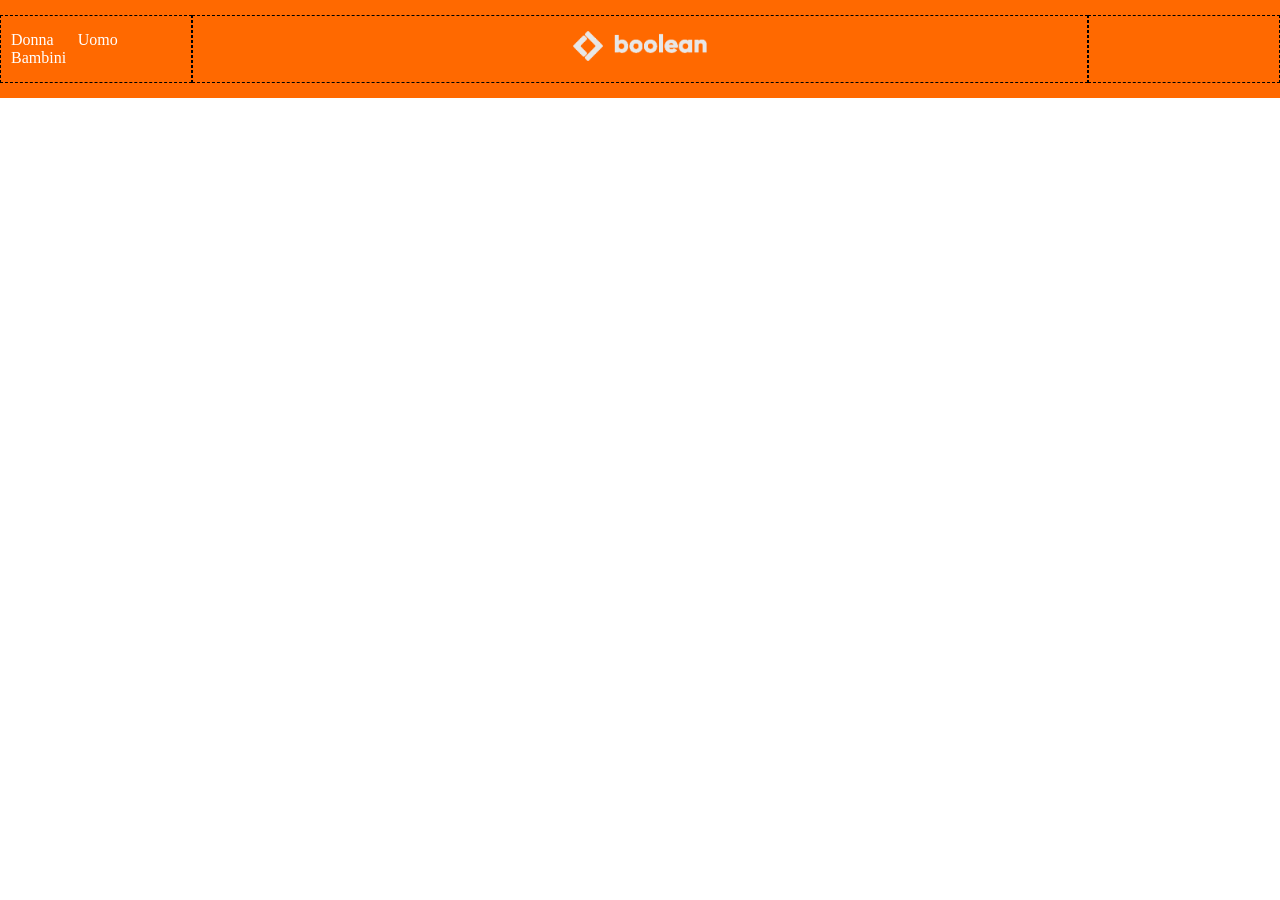
==== index.html @ 64d80e8f "[UPD] finished 1st part of header, added logo and filters" ====
<!DOCTYPE html>
<html lang="en">
<head>
    <meta charset="UTF-8">
    <meta name="viewport" content="width=device-width, initial-scale=1.0">
    <link rel="stylesheet" href="./css/style.css">
    <title>Document</title>
</head>
<body>
    <!-- footer section  -->
    <header>
        <div class="container">
            <div class="row">
                <div class="col-15-head dashed-black">
                    <div class="content text-white">
                        <ul>
                            <li>Donna</li>
                            <li>Uomo</li>
                            <li>Bambini</li>
                        </ul>
                    </div>
                </div>
                <div class="col-70-head dashed-black">
                    <div class="content">
                        <img src="./img/boolean-logo.png" alt="boolean-logo">
                    </div>
                </div>
                <div class="col-15-head dashed-black"></div>
            </div>
        </div>
    </header>

    <!-- main section  -->
    <main></main>

    <!-- footer section  -->
    <footer></footer>
</body>
</html>
---- css/style.css ----
* {
    margin: 0;
    padding: 0;
    box-sizing: border-box;
}

header {
    background-color: #ff6900;
}

.container {
    max-width: 1500px;
    margin: 0 auto;
}

.row {
    display: flex;
    flex-wrap: wrap;
}

.content {
    margin: 15px 0px;
}

.col-15-head {
    width: 15%;
    margin: 15px 0px;
}

.col-70-head {
    width: 70%;
    margin: 15px 0px;
    display: flex;
    justify-content: center;
}


ul {
    text-align: left;
    list-style-type: none;
}

li {
    margin: 0px 10px;
    display: inline-block;
}

img {
    height: 30px;
    
}

.dashed-black {
    border: 1px dashed black;
}

.text-white {
    color: white;
}
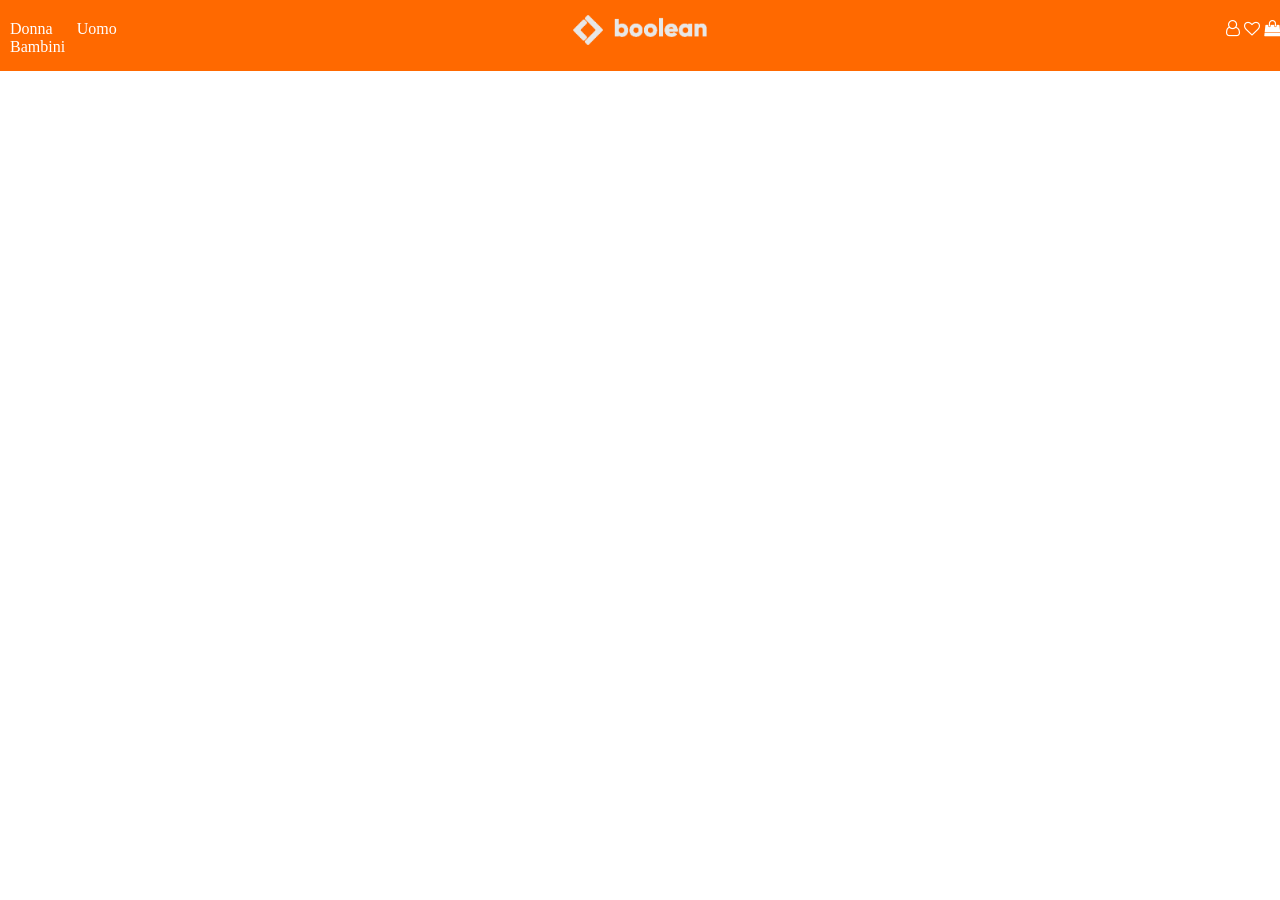
==== commit 69233efb: "[UPD] finished header layout and style" ====
--- a/index.html
+++ b/index.html
@@ -4,6 +4,7 @@
     <meta charset="UTF-8">
     <meta name="viewport" content="width=device-width, initial-scale=1.0">
     <link rel="stylesheet" href="./css/style.css">
+    <link rel="stylesheet" href="https://cdnjs.cloudflare.com/ajax/libs/font-awesome/4.7.0/css/font-awesome.min.css">
     <title>Document</title>
 </head>
 <body>
@@ -11,7 +12,7 @@
     <header>
         <div class="container">
             <div class="row">
-                <div class="col-15-head dashed-black">
+                <div class="col-15-head-left">
                     <div class="content text-white">
                         <ul>
                             <li>Donna</li>
@@ -20,12 +21,18 @@
                         </ul>
                     </div>
                 </div>
-                <div class="col-70-head dashed-black">
+                <div class="col-70-head">
                     <div class="content">
                         <img src="./img/boolean-logo.png" alt="boolean-logo">
                     </div>
                 </div>
-                <div class="col-15-head dashed-black"></div>
+                <div class="col-15-head-right">
+                    <div class="content text-white">
+                        <i class="fa fa-user-o" aria-hidden="true"></i>
+                        <i class="fa fa-heart-o" aria-hidden="true"></i>
+                        <i class="fa fa-shopping-bag" aria-hidden="true"></i>
+                    </div>
+                </div>
             </div>
         </div>
     </header>
--- a/css/style.css
+++ b/css/style.css
@@ -18,13 +18,19 @@
     flex-wrap: wrap;
 }
 
-.content {
+
+
+.col-15-head-left {
+    width: 15%;
     margin: 15px 0px;
+    padding-top: 5px;
 }
 
-.col-15-head {
+.col-15-head-right {
     width: 15%;
     margin: 15px 0px;
+    text-align: right;
+    padding-top: 5px;
 }
 
 .col-70-head {
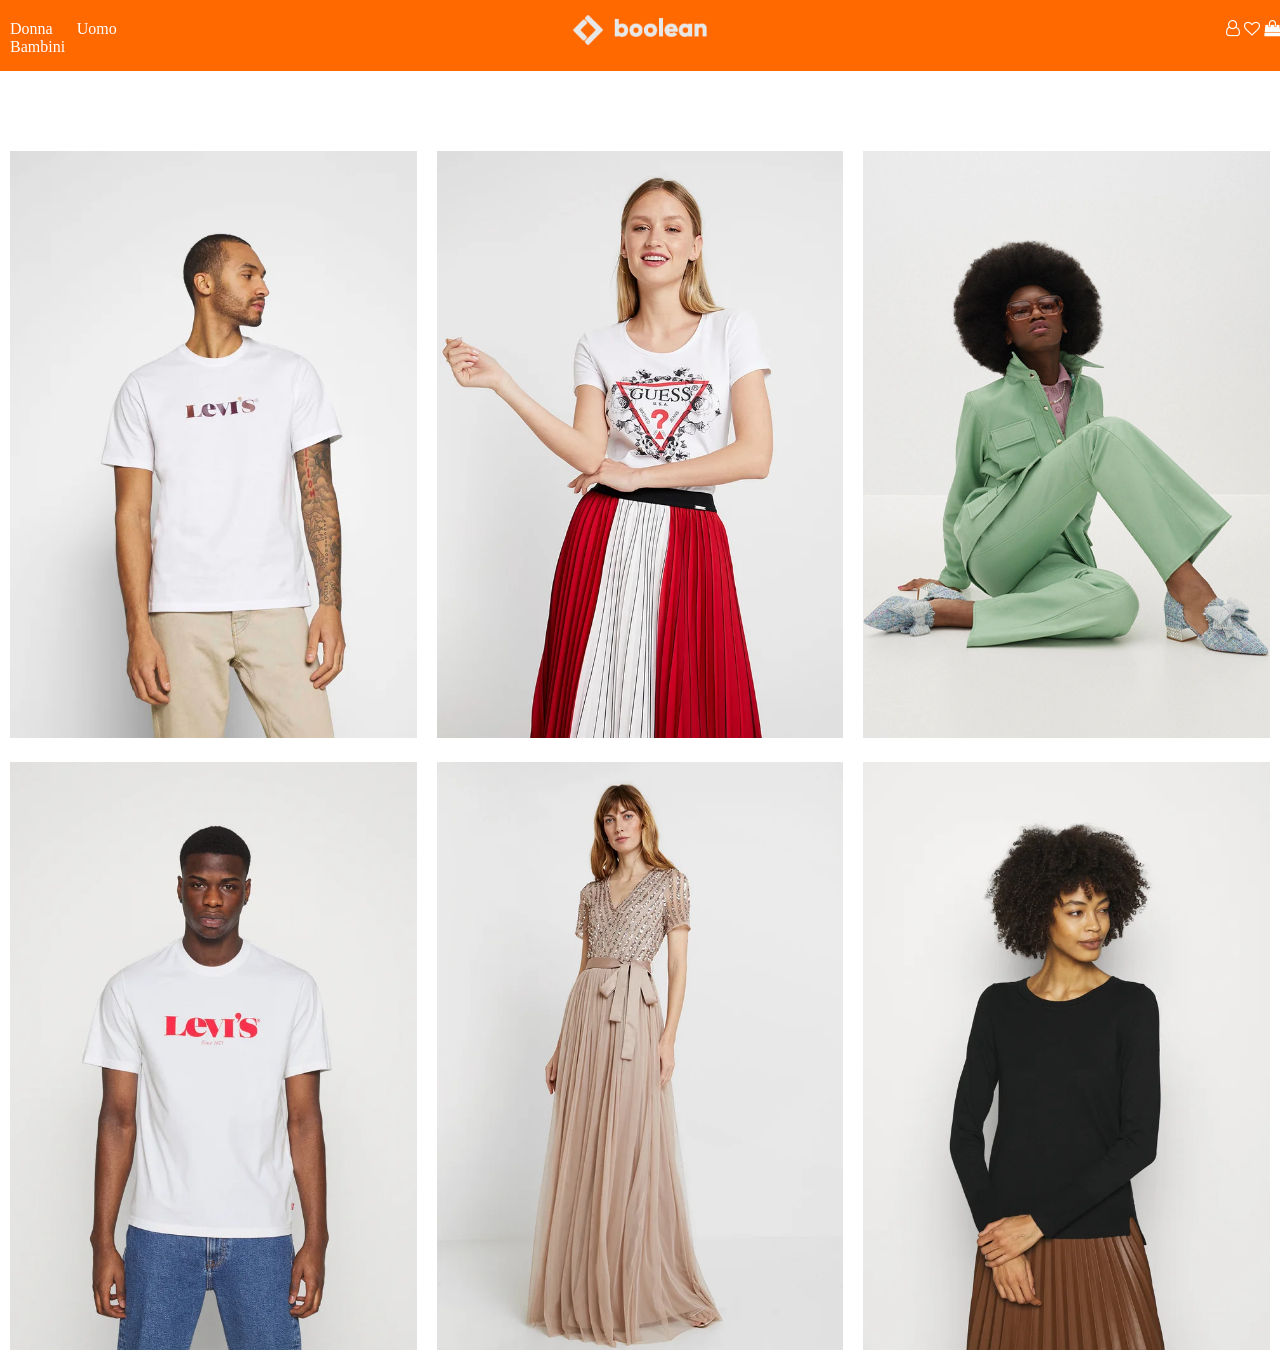
==== commit 0e0df128: "[UPD] Added layout images to main" ====
--- a/index.html
+++ b/index.html
@@ -12,33 +12,62 @@
     <header>
         <div class="container">
             <div class="row">
-                <div class="col-15-head-left">
-                    <div class="content text-white">
+                <div class="col-15-head-left text-white">
                         <ul>
                             <li>Donna</li>
                             <li>Uomo</li>
                             <li>Bambini</li>
                         </ul>
-                    </div>
                 </div>
-                <div class="col-70-head">
-                    <div class="content">
+                <div class="col-70-head text-white">
                         <img src="./img/boolean-logo.png" alt="boolean-logo">
-                    </div>
                 </div>
-                <div class="col-15-head-right">
-                    <div class="content text-white">
+                <div class="col-15-head-right text-white">
                         <i class="fa fa-user-o" aria-hidden="true"></i>
                         <i class="fa fa-heart-o" aria-hidden="true"></i>
                         <i class="fa fa-shopping-bag" aria-hidden="true"></i>
-                    </div>
                 </div>
             </div>
         </div>
     </header>
 
     <!-- main section  -->
-    <main></main>
+    <main>
+        <div class="container">
+            <div class="row">
+                <div class="col-33">
+                    <div class="content">
+                        <img src="./img/1.webp" alt="">
+                    </div>
+                </div>
+                <div class="col-33">
+                    <div class="content">
+                        <img src="./img/2.webp" alt="">
+                    </div>
+                </div>
+                <div class="col-33">
+                    <div class="content">
+                        <img src="./img/3.webp" alt="">
+                    </div>
+                </div>
+                <div class="col-33">
+                    <div class="content">
+                        <img src="./img/4.webp" alt="">
+                    </div>
+                </div>
+                <div class="col-33">
+                    <div class="content">
+                        <img src="./img/5.webp" alt="">
+                    </div>
+                </div>
+                <div class="col-33">
+                    <div class="content">
+                        <img src="./img/6.webp" alt="">
+                    </div>
+                </div>
+            </div>
+        </div>
+    </main>
 
     <!-- footer section  -->
     <footer></footer>
--- a/css/style.css
+++ b/css/style.css
@@ -4,12 +4,8 @@
     box-sizing: border-box;
 }
 
-header {
-    background-color: #ff6900;
-}
-
 .container {
-    max-width: 1500px;
+    max-width: 1300px;
     margin: 0 auto;
 }
 
@@ -18,7 +14,11 @@
     flex-wrap: wrap;
 }
 
-
+/* header section  */
+header {
+    background-color: #ff6900;
+    margin-bottom: 70px;
+}
 
 .col-15-head-left {
     width: 15%;
@@ -55,6 +55,22 @@
     height: 30px;
     
 }
+/* header section end  */
+
+/* main section  */
+
+.col-33 {
+    width: calc(100%/3);
+}
+
+.content {
+    margin: 10px
+}
+
+.content img {
+    height: 100%;
+    width: 100%;
+}
 
 .dashed-black {
     border: 1px dashed black;
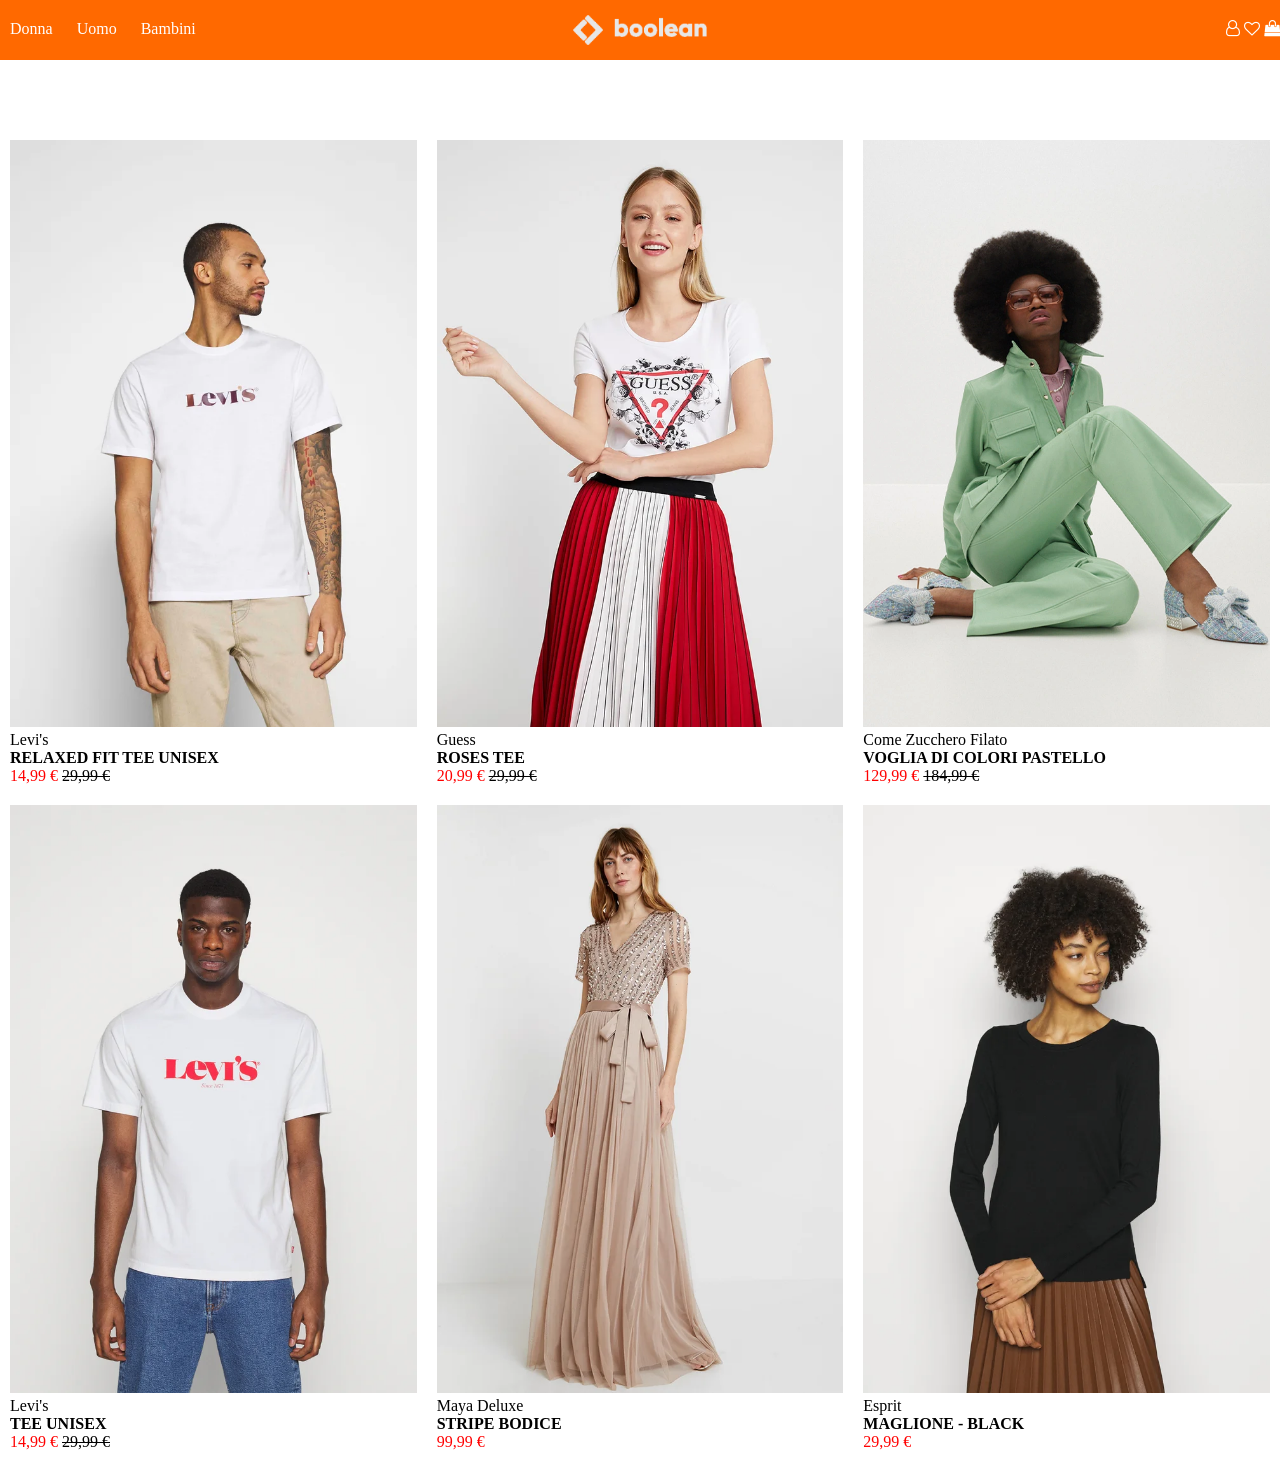
==== commit cf51cfc5: "[UPD] Added prices and info below the images" ====
--- a/index.html
+++ b/index.html
@@ -12,17 +12,17 @@
     <header>
         <div class="container">
             <div class="row">
-                <div class="col-15-head-left text-white">
+                <div class="col-20-head-left text-white">
                         <ul>
                             <li>Donna</li>
                             <li>Uomo</li>
                             <li>Bambini</li>
                         </ul>
                 </div>
-                <div class="col-70-head text-white">
+                <div class="col-60-head text-white">
                         <img src="./img/boolean-logo.png" alt="boolean-logo">
                 </div>
-                <div class="col-15-head-right text-white">
+                <div class="col-20-head-right text-white">
                         <i class="fa fa-user-o" aria-hidden="true"></i>
                         <i class="fa fa-heart-o" aria-hidden="true"></i>
                         <i class="fa fa-shopping-bag" aria-hidden="true"></i>
@@ -38,31 +38,37 @@
                 <div class="col-33">
                     <div class="content">
                         <img src="./img/1.webp" alt="">
+                        <p>Levi's <br> <strong>RELAXED FIT TEE UNISEX</strong> <br> <span class="text-red">14,99 &euro;</span> <span class="cancel">29,99 &euro;</span></p>
                     </div>
                 </div>
                 <div class="col-33">
                     <div class="content">
                         <img src="./img/2.webp" alt="">
+                        <p>Guess <br> <strong>ROSES TEE</strong> <br> <span class="text-red">20,99 &euro;</span> <span class="cancel">29,99 &euro;</span></p>
                     </div>
                 </div>
                 <div class="col-33">
                     <div class="content">
                         <img src="./img/3.webp" alt="">
+                        <p>Come Zucchero Filato <br> <strong>VOGLIA DI COLORI PASTELLO</strong> <br> <span class="text-red">129,99 &euro;</span> <span class="cancel">184,99 &euro;</span></p>
                     </div>
                 </div>
                 <div class="col-33">
                     <div class="content">
                         <img src="./img/4.webp" alt="">
+                        <p>Levi's <br> <strong>TEE UNISEX</strong> <br> <span class="text-red">14,99 &euro;</span> <span class="cancel">29,99 &euro;</span></p>
                     </div>
                 </div>
                 <div class="col-33">
                     <div class="content">
                         <img src="./img/5.webp" alt="">
+                        <p>Maya Deluxe <br> <strong>STRIPE BODICE</strong> <br> <span class="text-red">99,99 &euro;</span>
                     </div>
                 </div>
                 <div class="col-33">
                     <div class="content">
                         <img src="./img/6.webp" alt="">
+                        <p>Esprit <br> <strong>MAGLIONE - BLACK</strong> <br> <span class="text-red">29,99 &euro;</span>
                     </div>
                 </div>
             </div>
--- a/css/style.css
+++ b/css/style.css
@@ -20,21 +20,21 @@
     margin-bottom: 70px;
 }
 
-.col-15-head-left {
-    width: 15%;
+.col-20-head-left {
+    width: 20%;
     margin: 15px 0px;
     padding-top: 5px;
 }
 
-.col-15-head-right {
-    width: 15%;
+.col-20-head-right {
+    width: 20%;
     margin: 15px 0px;
     text-align: right;
     padding-top: 5px;
 }
 
-.col-70-head {
-    width: 70%;
+.col-60-head {
+    width: 60%;
     margin: 15px 0px;
     display: flex;
     justify-content: center;
@@ -78,4 +78,12 @@
 
 .text-white {
     color: white;
+}
+
+.text-red {
+    color: red;
+}
+
+.cancel {
+    text-decoration: line-through;
 }
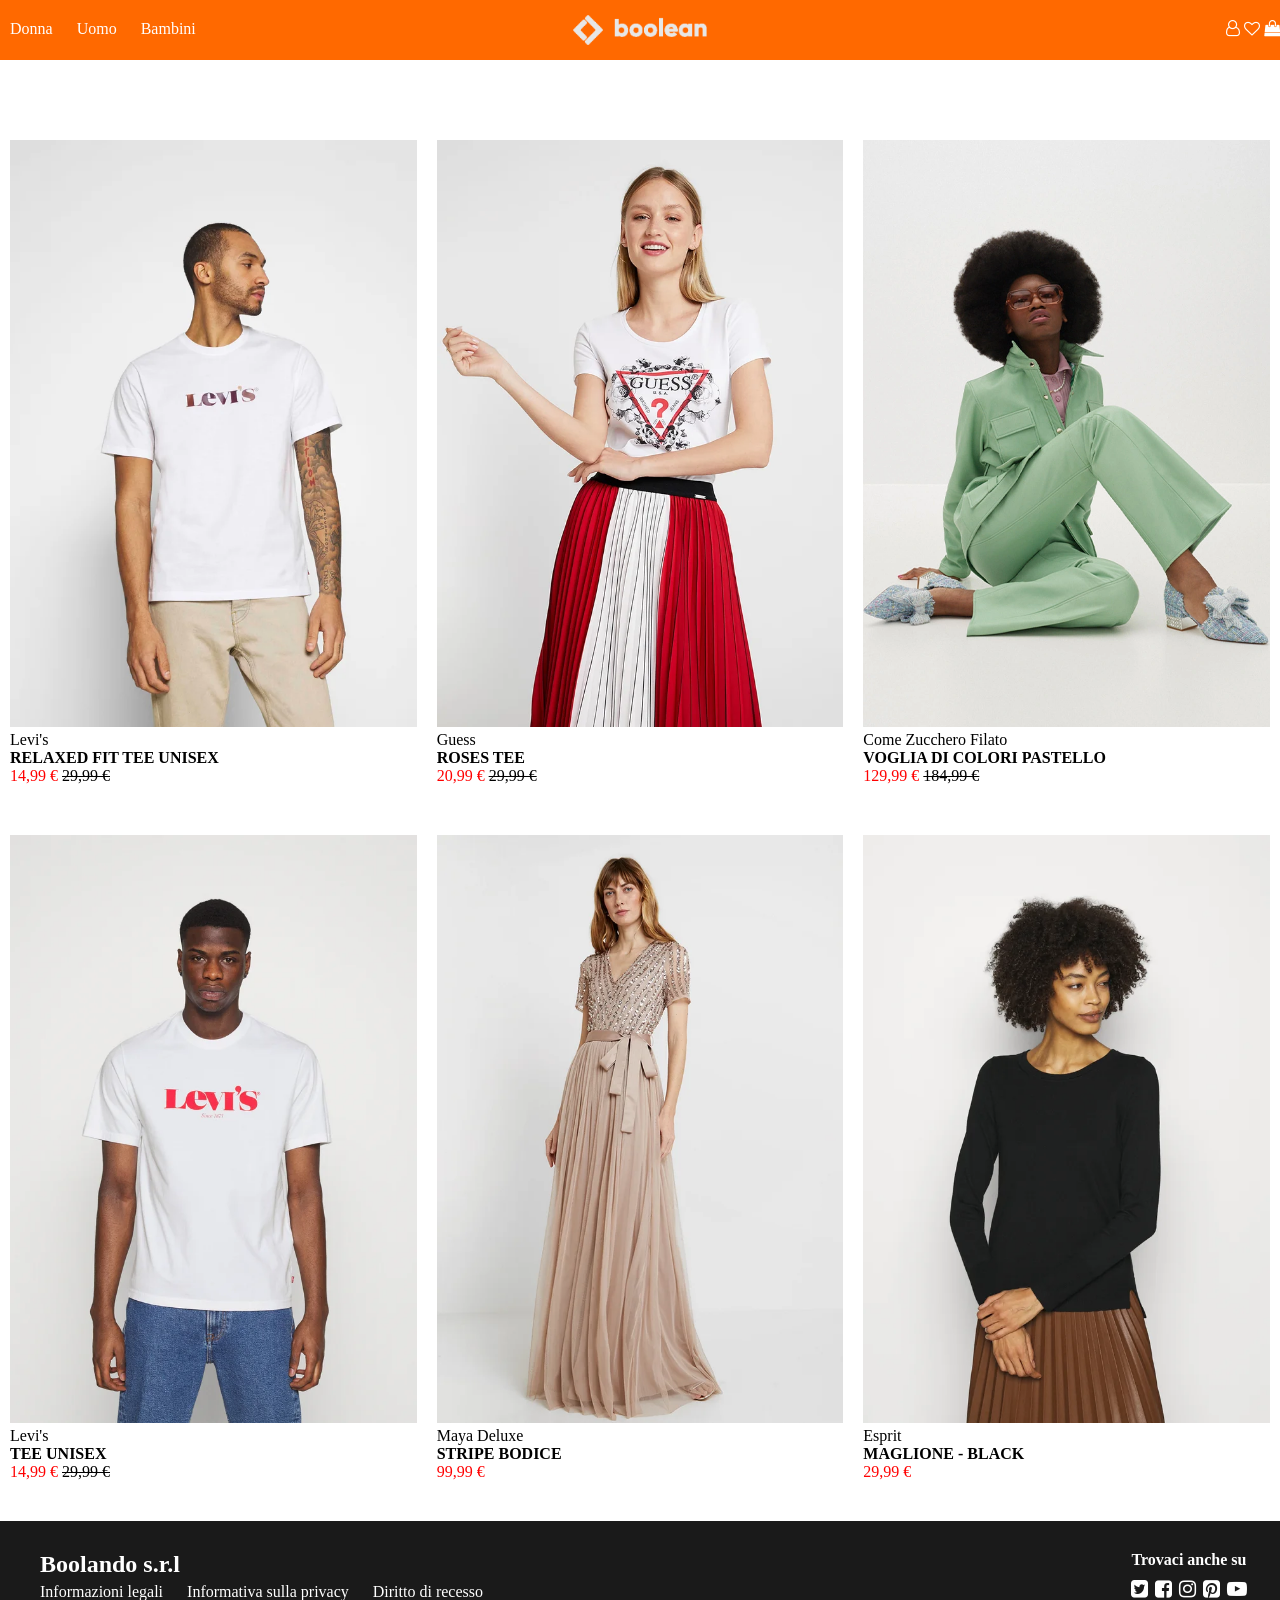
==== commit 118f7459: "[UPD] Finished footer layout and style, addedo social icons and info section" ====
--- a/index.html
+++ b/index.html
@@ -76,6 +76,29 @@
     </main>
 
     <!-- footer section  -->
-    <footer></footer>
+    <footer>
+        <div class="container">
+            <div class="row">
+                <div class="col-90 text-white">
+                    <h2>Boolando s.r.l</h2>
+                    <ul>
+                        <li>Informazioni legali</li>
+                        <li>Informativa sulla privacy</li>
+                        <li>Diritto di recesso</li>
+                    </ul>
+                </div>
+                <div class="col-10 text-white text-center">
+                    <h4>Trovaci anche su</h4>
+                    <div class="footer-social-icons">
+                        <i class="fa fa-twitter-square"></i>
+                        <i class="fa fa-facebook-square"></i>
+                        <i class="fa fa-instagram"></i>
+                        <i class="fa fa-pinterest-square"></i>
+                        <i class="fa fa-youtube-play"></i>
+                    </div>
+                </div>
+            </div>
+        </div>
+    </footer>
 </body>
 </html>
--- a/css/style.css
+++ b/css/style.css
@@ -64,7 +64,7 @@
 }
 
 .content {
-    margin: 10px
+    margin: 10px 10px 40px 10px;
 }
 
 .content img {
@@ -72,8 +72,41 @@
     width: 100%;
 }
 
+/* footert section  */
+footer {
+    background-color: #1a1a1a;
+    padding: 30px;
+}
+
+.col-90 {
+    width: 90%;
+}
+
+.col-10 {
+    width: 10%;
+}
+
+h2 {
+    margin: 0px 10px 5px 10px;
+}
+
+.footer-social-icons {
+    display: flex;
+    justify-content: space-around;
+    margin-top: 10px;
+    font-size: 20px;
+}
+
+.text-center {
+    text-align: center;
+}
+
 .dashed-black {
     border: 1px dashed black;
+}
+
+.dashed-white {
+    border: 1px dashed white;
 }
 
 .text-white {
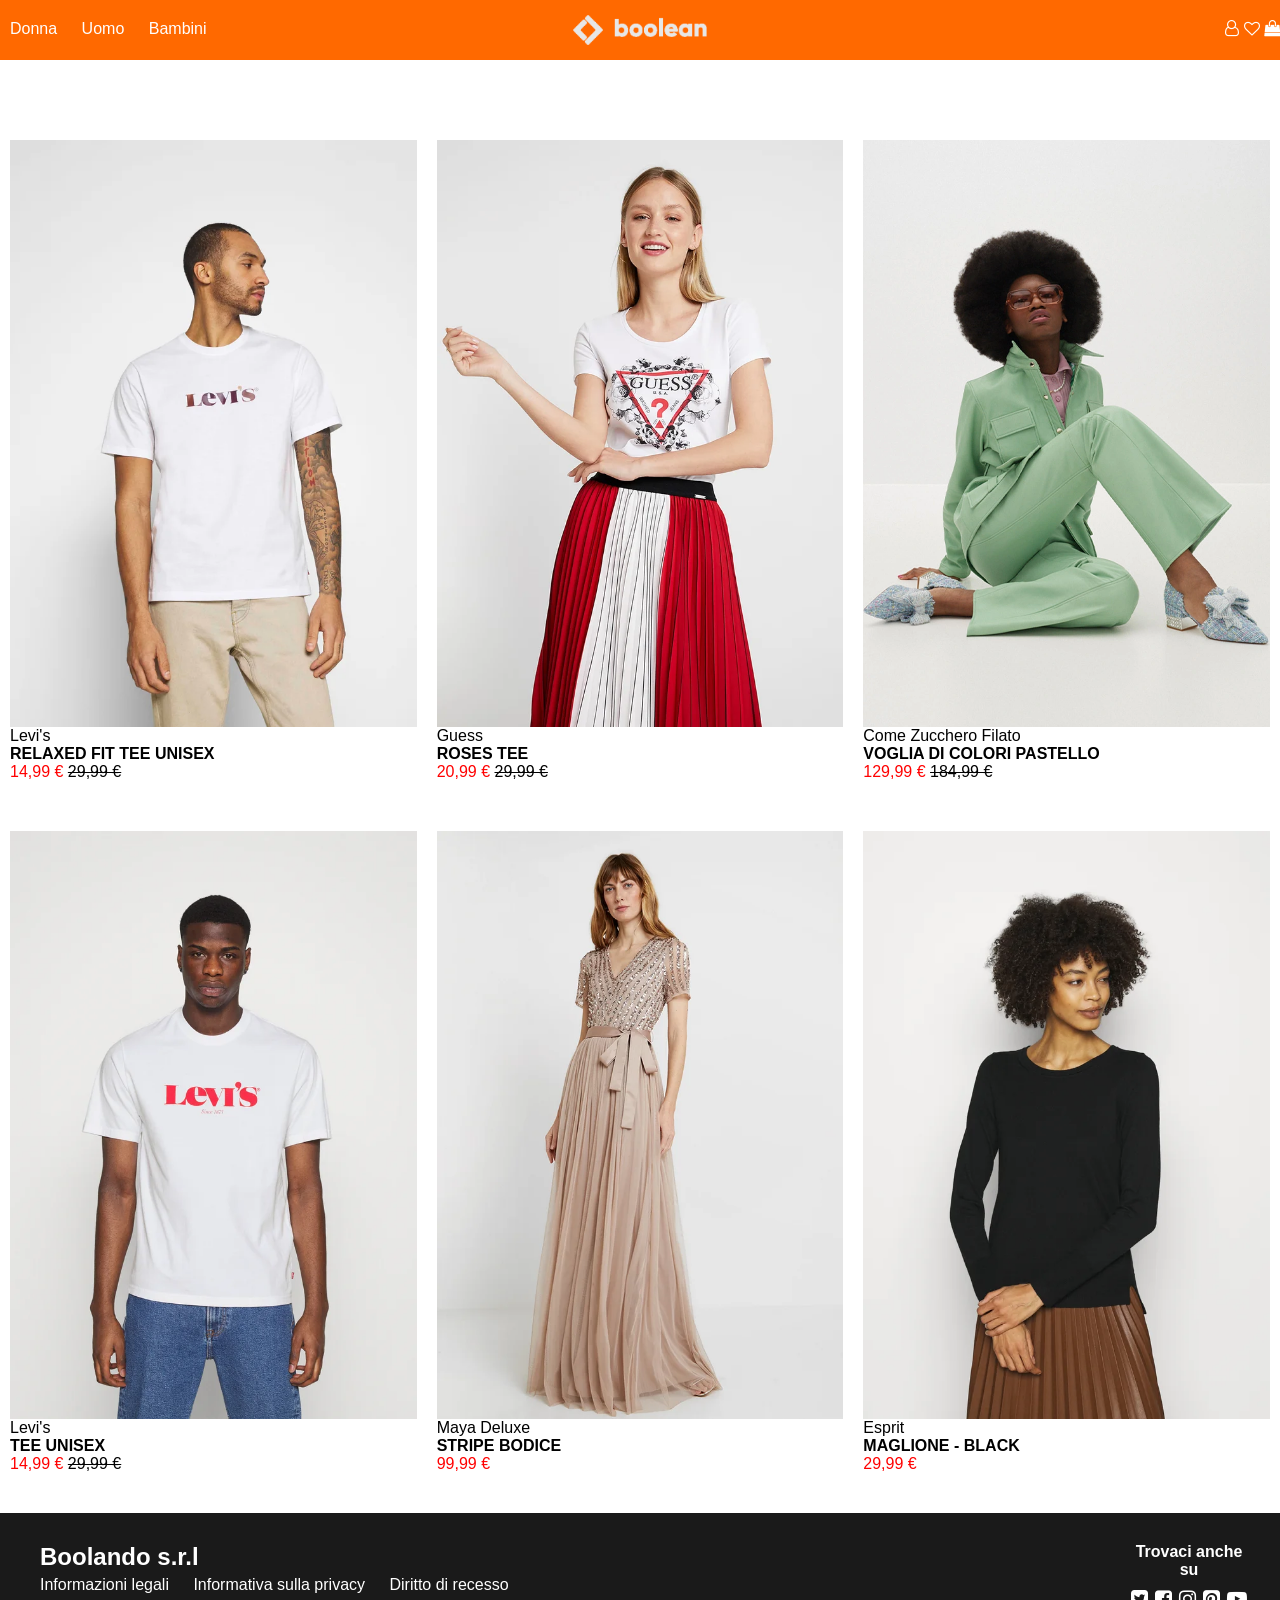
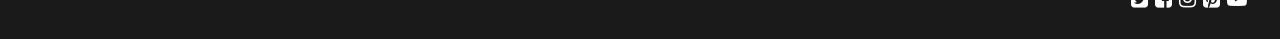
==== commit 528d3e06: "[UPD] added hidden image" ====
--- a/index.html
+++ b/index.html
@@ -37,37 +37,43 @@
             <div class="row">
                 <div class="col-33">
                     <div class="content">
-                        <img src="./img/1.webp" alt="">
+                        <img src="./img/1.webp" alt="" class="visible-image">
+                        <img src="./img/1b.webp" alt="" class="hidden-image">
                         <p>Levi's <br> <strong>RELAXED FIT TEE UNISEX</strong> <br> <span class="text-red">14,99 &euro;</span> <span class="cancel">29,99 &euro;</span></p>
                     </div>
                 </div>
                 <div class="col-33">
                     <div class="content">
-                        <img src="./img/2.webp" alt="">
+                        <img src="./img/2.webp" alt="" class="visible-image">
+                        <img src="./img/2b.webp" alt="" class="hidden-image">
                         <p>Guess <br> <strong>ROSES TEE</strong> <br> <span class="text-red">20,99 &euro;</span> <span class="cancel">29,99 &euro;</span></p>
                     </div>
                 </div>
                 <div class="col-33">
                     <div class="content">
-                        <img src="./img/3.webp" alt="">
+                        <img src="./img/3.webp" alt="" class="visible-image">
+                        <img src="./img/3b.webp" alt="" class="hidden-image">
                         <p>Come Zucchero Filato <br> <strong>VOGLIA DI COLORI PASTELLO</strong> <br> <span class="text-red">129,99 &euro;</span> <span class="cancel">184,99 &euro;</span></p>
                     </div>
                 </div>
                 <div class="col-33">
                     <div class="content">
-                        <img src="./img/4.webp" alt="">
+                        <img src="./img/4.webp" alt="" class="visible-image">
+                        <img src="./img/4b.webp" alt="" class="hidden-image">
                         <p>Levi's <br> <strong>TEE UNISEX</strong> <br> <span class="text-red">14,99 &euro;</span> <span class="cancel">29,99 &euro;</span></p>
                     </div>
                 </div>
                 <div class="col-33">
                     <div class="content">
-                        <img src="./img/5.webp" alt="">
+                        <img src="./img/5.webp" alt="" class="visible-image">
+                        <img src="./img/5b.webp" alt="" class="hidden-image">
                         <p>Maya Deluxe <br> <strong>STRIPE BODICE</strong> <br> <span class="text-red">99,99 &euro;</span>
                     </div>
                 </div>
                 <div class="col-33">
                     <div class="content">
-                        <img src="./img/6.webp" alt="">
+                        <img src="./img/6.webp" alt="" class="visible-image">
+                        <img src="./img/6b.webp" alt="" class="hidden-image">
                         <p>Esprit <br> <strong>MAGLIONE - BLACK</strong> <br> <span class="text-red">29,99 &euro;</span>
                     </div>
                 </div>
--- a/css/style.css
+++ b/css/style.css
@@ -2,6 +2,10 @@
     margin: 0;
     padding: 0;
     box-sizing: border-box;
+}
+
+body {
+    font-family: Arial, Helvetica, sans-serif;
 }
 
 .container {
@@ -72,6 +76,22 @@
     width: 100%;
 }
 
+.visible-image {
+    display: block;
+}
+
+.hidden-image {
+    display: none;
+}
+
+.content:hover .visible-image {
+    display: none;
+}
+
+.content:hover .hidden-image {
+    display: block;
+}
+
 /* footert section  */
 footer {
     background-color: #1a1a1a;
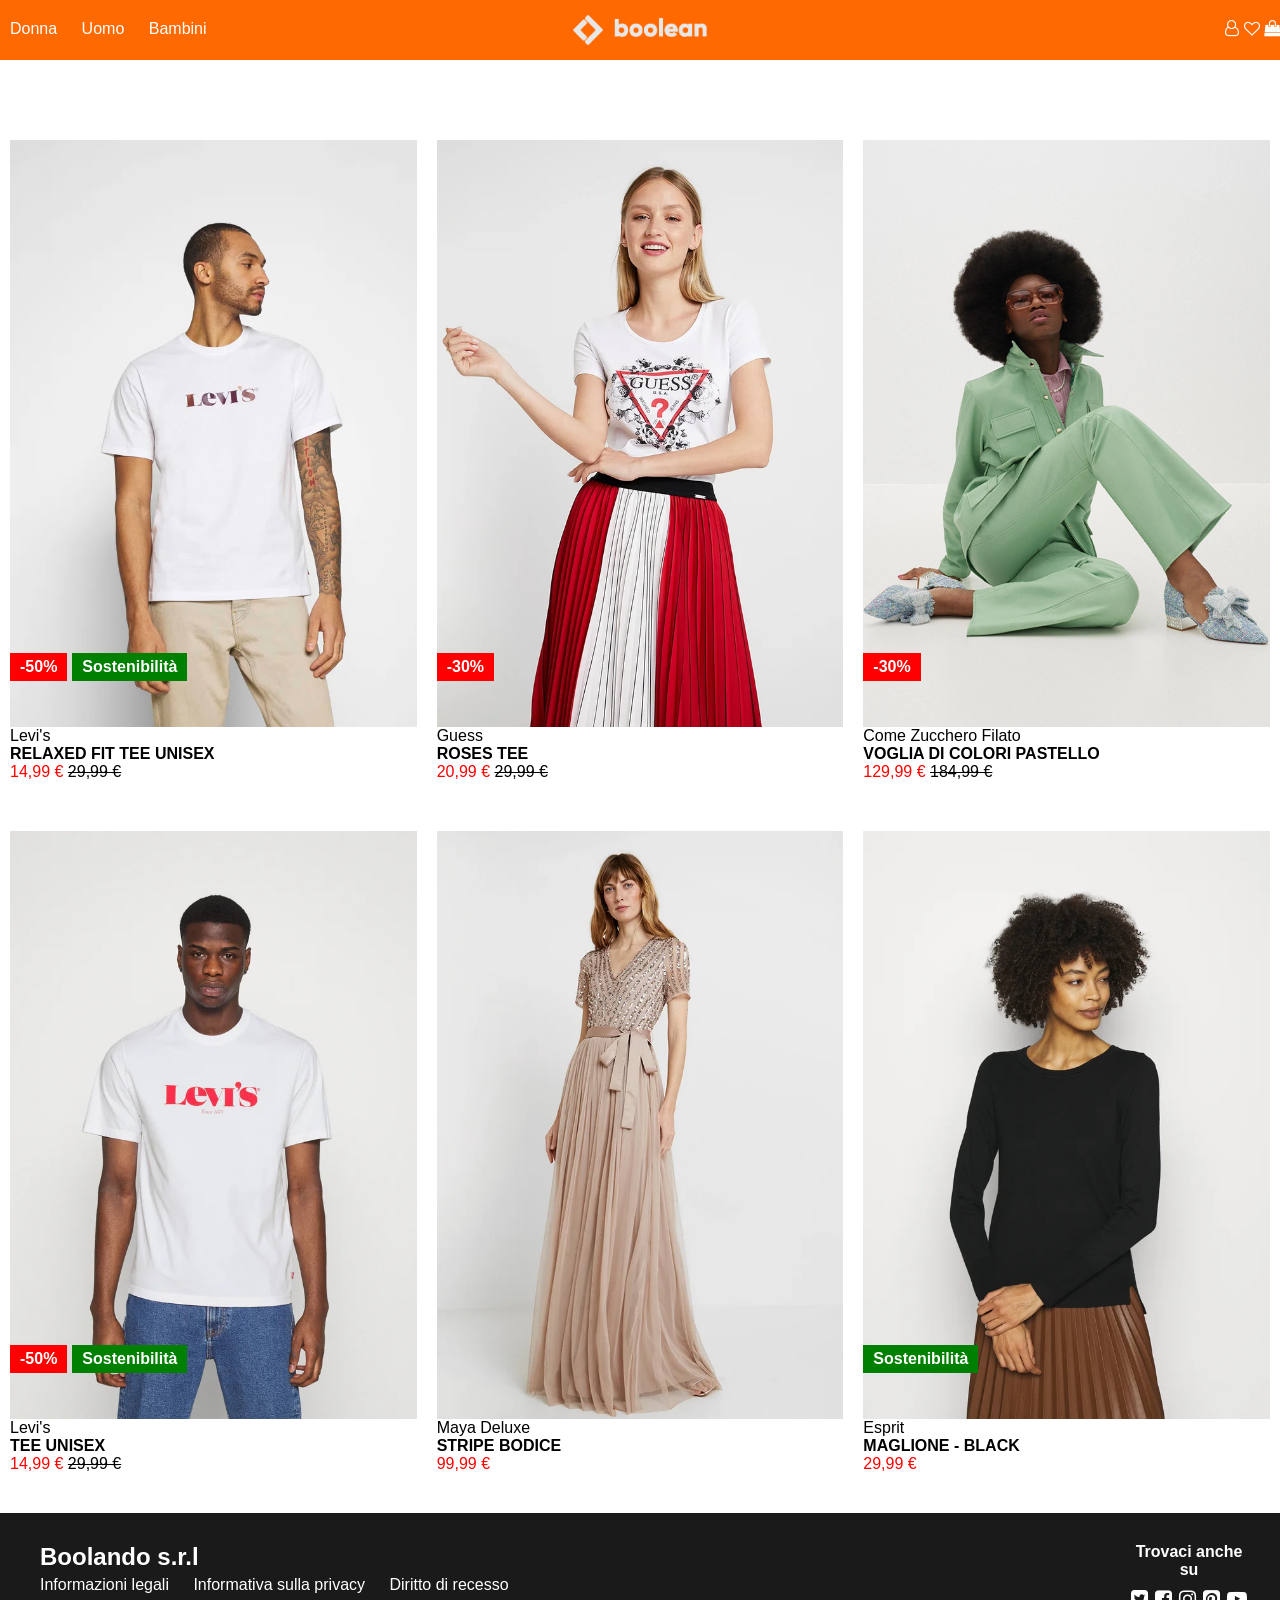
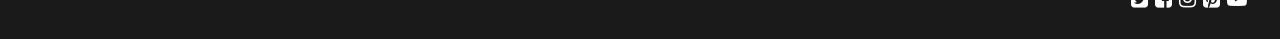
==== commit 9dd6e7dc: "[UPD] Added discount labels" ====
--- a/index.html
+++ b/index.html
@@ -39,6 +39,10 @@
                     <div class="content">
                         <img src="./img/1.webp" alt="" class="visible-image">
                         <img src="./img/1b.webp" alt="" class="hidden-image">
+                        <div class="labels">
+                            <div class="label bg-red"><strong>-50%</strong></div>
+                        <div class="label bg-green"><strong>Sostenibilità</strong></div>
+                        </div>
                         <p>Levi's <br> <strong>RELAXED FIT TEE UNISEX</strong> <br> <span class="text-red">14,99 &euro;</span> <span class="cancel">29,99 &euro;</span></p>
                     </div>
                 </div>
@@ -46,6 +50,9 @@
                     <div class="content">
                         <img src="./img/2.webp" alt="" class="visible-image">
                         <img src="./img/2b.webp" alt="" class="hidden-image">
+                        <div class="labels">
+                            <div class="label bg-red"><strong>-30%</strong></div>
+                        </div>
                         <p>Guess <br> <strong>ROSES TEE</strong> <br> <span class="text-red">20,99 &euro;</span> <span class="cancel">29,99 &euro;</span></p>
                     </div>
                 </div>
@@ -53,6 +60,9 @@
                     <div class="content">
                         <img src="./img/3.webp" alt="" class="visible-image">
                         <img src="./img/3b.webp" alt="" class="hidden-image">
+                        <div class="labels">
+                            <div class="label bg-red"><strong>-30%</strong></div>
+                        </div>
                         <p>Come Zucchero Filato <br> <strong>VOGLIA DI COLORI PASTELLO</strong> <br> <span class="text-red">129,99 &euro;</span> <span class="cancel">184,99 &euro;</span></p>
                     </div>
                 </div>
@@ -60,6 +70,10 @@
                     <div class="content">
                         <img src="./img/4.webp" alt="" class="visible-image">
                         <img src="./img/4b.webp" alt="" class="hidden-image">
+                        <div class="labels">
+                            <div class="label bg-red"><strong>-50%</strong></div>
+                            <div class="label bg-green"><strong>Sostenibilità</strong></div>
+                        </div>
                         <p>Levi's <br> <strong>TEE UNISEX</strong> <br> <span class="text-red">14,99 &euro;</span> <span class="cancel">29,99 &euro;</span></p>
                     </div>
                 </div>
@@ -74,6 +88,9 @@
                     <div class="content">
                         <img src="./img/6.webp" alt="" class="visible-image">
                         <img src="./img/6b.webp" alt="" class="hidden-image">
+                        <div class="labels">
+                            <div class="label bg-green"><strong>Sostenibilità</strong></div>
+                        </div>               
                         <p>Esprit <br> <strong>MAGLIONE - BLACK</strong> <br> <span class="text-red">29,99 &euro;</span>
                     </div>
                 </div>
--- a/css/style.css
+++ b/css/style.css
@@ -69,6 +69,7 @@
 
 .content {
     margin: 10px 10px 40px 10px;
+    position: relative;
 }
 
 .content img {
@@ -90,6 +91,27 @@
 
 .content:hover .hidden-image {
     display: block;
+}
+
+.labels {
+    position: absolute;
+    bottom: 100px;
+    left: 0;
+    display: flex;
+}
+
+.label {
+    padding: 5px 10px;
+    color: white;
+}
+
+.bg-red {
+    background-color: red;
+    margin-right: 5px;
+}
+
+.bg-green {
+    background-color: green;
 }
 
 /* footert section  */
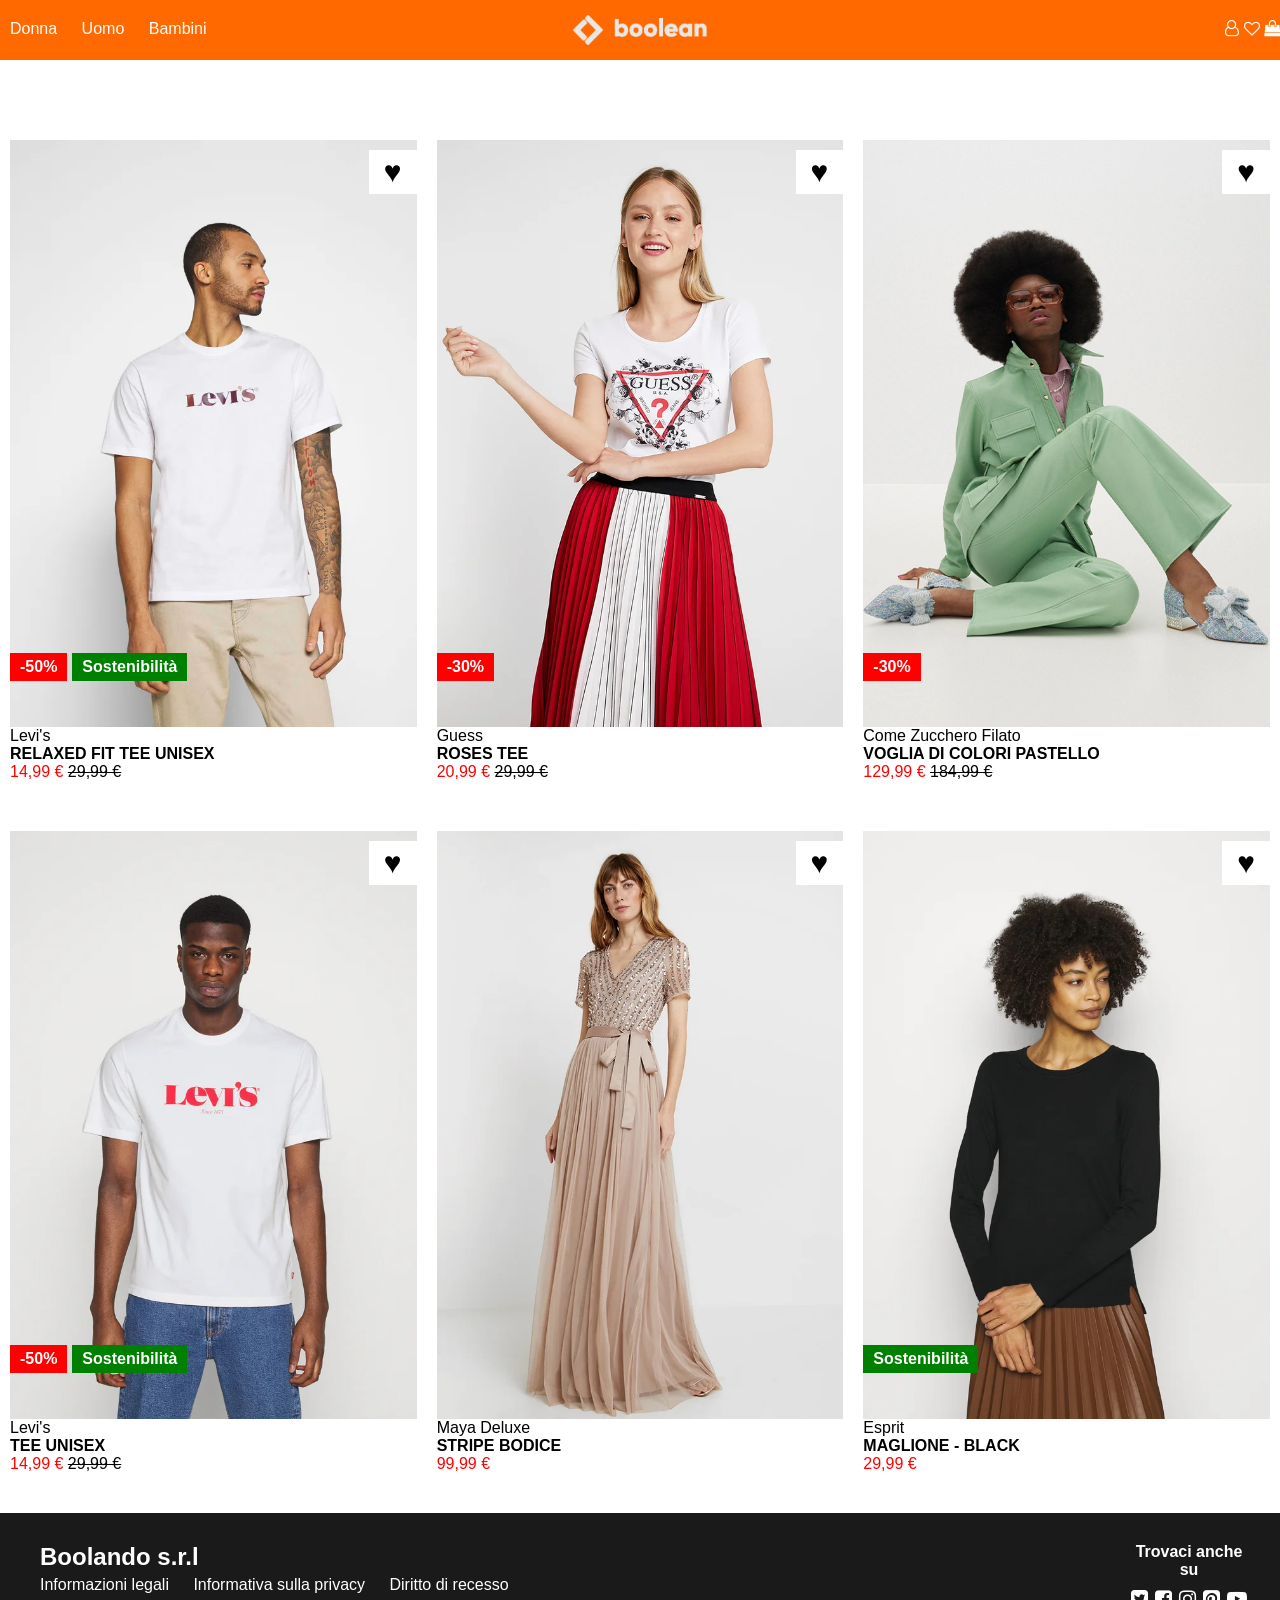
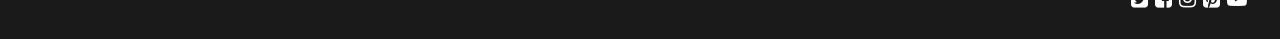
==== commit 2645a26e: "[UPD] Added heart icons" ====
--- a/index.html
+++ b/index.html
@@ -41,8 +41,9 @@
                         <img src="./img/1b.webp" alt="" class="hidden-image">
                         <div class="labels">
                             <div class="label bg-red"><strong>-50%</strong></div>
-                        <div class="label bg-green"><strong>Sostenibilità</strong></div>
+                            <div class="label bg-green"><strong>Sostenibilità</strong></div>
                         </div>
+                        <div class="heart">&hearts;</div>
                         <p>Levi's <br> <strong>RELAXED FIT TEE UNISEX</strong> <br> <span class="text-red">14,99 &euro;</span> <span class="cancel">29,99 &euro;</span></p>
                     </div>
                 </div>
@@ -53,6 +54,7 @@
                         <div class="labels">
                             <div class="label bg-red"><strong>-30%</strong></div>
                         </div>
+                        <div class="heart">&hearts;</div>
                         <p>Guess <br> <strong>ROSES TEE</strong> <br> <span class="text-red">20,99 &euro;</span> <span class="cancel">29,99 &euro;</span></p>
                     </div>
                 </div>
@@ -63,6 +65,7 @@
                         <div class="labels">
                             <div class="label bg-red"><strong>-30%</strong></div>
                         </div>
+                        <div class="heart">&hearts;</div>
                         <p>Come Zucchero Filato <br> <strong>VOGLIA DI COLORI PASTELLO</strong> <br> <span class="text-red">129,99 &euro;</span> <span class="cancel">184,99 &euro;</span></p>
                     </div>
                 </div>
@@ -74,6 +77,7 @@
                             <div class="label bg-red"><strong>-50%</strong></div>
                             <div class="label bg-green"><strong>Sostenibilità</strong></div>
                         </div>
+                        <div class="heart">&hearts;</div>
                         <p>Levi's <br> <strong>TEE UNISEX</strong> <br> <span class="text-red">14,99 &euro;</span> <span class="cancel">29,99 &euro;</span></p>
                     </div>
                 </div>
@@ -81,6 +85,7 @@
                     <div class="content">
                         <img src="./img/5.webp" alt="" class="visible-image">
                         <img src="./img/5b.webp" alt="" class="hidden-image">
+                        <div class="heart">&hearts;</div>
                         <p>Maya Deluxe <br> <strong>STRIPE BODICE</strong> <br> <span class="text-red">99,99 &euro;</span>
                     </div>
                 </div>
@@ -90,7 +95,8 @@
                         <img src="./img/6b.webp" alt="" class="hidden-image">
                         <div class="labels">
                             <div class="label bg-green"><strong>Sostenibilità</strong></div>
-                        </div>               
+                        </div>
+                        <div class="heart">&hearts;</div>               
                         <p>Esprit <br> <strong>MAGLIONE - BLACK</strong> <br> <span class="text-red">29,99 &euro;</span>
                     </div>
                 </div>
--- a/css/style.css
+++ b/css/style.css
@@ -114,6 +114,15 @@
     background-color: green;
 }
 
+.heart {
+    font-size: 30px;
+    padding: 5px 15px;
+    background-color: white;
+    position: absolute;
+    top: 10px;
+    right: 0px;
+}
+
 /* footert section  */
 footer {
     background-color: #1a1a1a;
